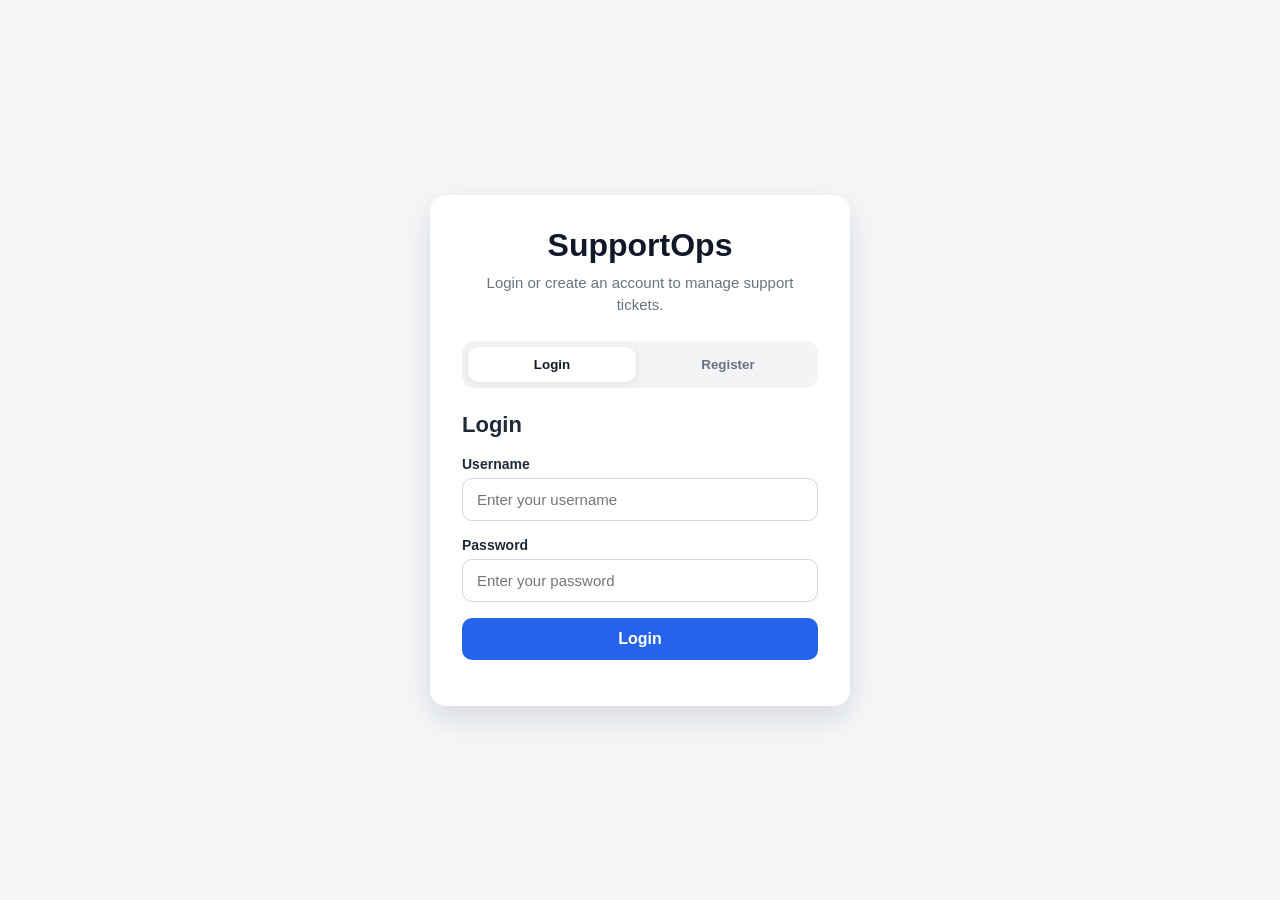
==== edit-ticket.html @ 5840fd35 "Add edit ticket flow" ====
<!DOCTYPE html>
<html lang="en">
<head>
  <meta charset="UTF-8" />
  <meta name="viewport" content="width=device-width, initial-scale=1.0" />

  <title>SupportOps API | Edit Ticket</title>

  <link rel="stylesheet" href="css/styles.css" />
</head>
<body>
  <header class="app-header">
    <div>
      <h1>Edit Support Ticket</h1>
      <p>Update ticket status and details.</p>
    </div>

    <button class="secondary-button" id="logoutButton">Logout</button>
  </header>

  <main class="dashboard-page">
    <section class="dashboard-actions">
      <h2>Edit Ticket</h2>
      <a href="dashboard.html" class="primary-link">Back to Dashboard</a>
    </section>

    <section class="tickets-panel">
      <p id="editMessage"></p>

      <form id="editTicketForm">
        <div class="form-group">
          <label for="subject">Subject</label>
          <input type="text" id="subject" name="subject" required />
        </div>

        <div class="form-group">
          <label for="message">Message</label>
          <textarea id="message" name="message" rows="6" required></textarea>
        </div>

        <div class="form-group">
          <label for="status">Status</label>
          <select id="status" name="status" required>
            <option value="open">Open</option>
            <option value="pending">Pending</option>
            <option value="closed">Closed</option>
          </select>
        </div>

        <button type="submit" class="primary-button">Save Changes</button>
      </form>
    </section>
  </main>

  <script src="js/edit-ticket.js"></script>
</body>
</html>
---- css/styles.css ----
* {
  box-sizing: border-box;
  margin: 0;
  padding: 0;
}

body {
  font-family: Arial, sans-serif;
  background: #f4f6f8;
  color: #1f2937;
}

.auth-page {
  min-height: 100vh;
  display: flex;
  align-items: center;
  justify-content: center;
  padding: 24px;
}

.auth-card {
  width: 100%;
  max-width: 420px;
  background: #ffffff;
  padding: 32px;
  border-radius: 16px;
  box-shadow: 0 12px 30px rgba(15, 23, 42, 0.12);
}

.auth-header {
  text-align: center;
  margin-bottom: 24px;
}

.auth-header h1 {
  font-size: 32px;
  margin-bottom: 8px;
  color: #111827;
}

.auth-header p {
  font-size: 15px;
  color: #6b7280;
  line-height: 1.5;
}

.auth-tabs {
  display: flex;
  gap: 8px;
  margin-bottom: 24px;
  background: #f3f4f6;
  padding: 6px;
  border-radius: 12px;
}

.tab-button {
  flex: 1;
  border: none;
  padding: 10px;
  border-radius: 10px;
  background: transparent;
  color: #6b7280;
  font-weight: 600;
  cursor: pointer;
}

.tab-button.active {
  background: #ffffff;
  color: #111827;
  box-shadow: 0 2px 8px rgba(15, 23, 42, 0.08);
}

.auth-form h2 {
  font-size: 22px;
  margin-bottom: 18px;
}

.form-group {
  margin-bottom: 16px;
}

.form-group label {
  display: block;
  font-size: 14px;
  font-weight: 600;
  margin-bottom: 6px;
}

.form-group input {
  width: 100%;
  padding: 12px 14px;
  border: 1px solid #d1d5db;
  border-radius: 10px;
  font-size: 15px;
}

.form-group input:focus {
  outline: none;
  border-color: #2563eb;
  box-shadow: 0 0 0 3px rgba(37, 99, 235, 0.15);
}

.primary-button {
  width: 100%;
  border: none;
  padding: 12px 16px;
  border-radius: 10px;
  background: #2563eb;
  color: #ffffff;
  font-size: 16px;
  font-weight: 700;
  cursor: pointer;
}

.primary-button:hover {
  background: #1d4ed8;
}

.form-message {
  margin-top: 14px;
  font-size: 14px;
  text-align: center;
}

.hidden {
  display: none;
}

.app-header {
  max-width: 1100px;
  margin: 32px auto 0;
  padding: 24px;
  background: #ffffff;
  border-radius: 16px;
  box-shadow: 0 12px 30px rgba(15, 23, 42, 0.08);
  display: flex;
  align-items: center;
  justify-content: space-between;
  gap: 16px;
}

.app-header h1 {
  font-size: 32px;
  margin-bottom: 6px;
  color: #111827;
}

.app-header p {
  color: #6b7280;
  font-size: 15px;
}

.secondary-button {
  border: 1px solid #d1d5db;
  background: #ffffff;
  color: #111827;
  padding: 10px 16px;
  border-radius: 10px;
  font-weight: 700;
  cursor: pointer;
}

.secondary-button:hover {
  background: #f3f4f6;
}

.dashboard-page {
  max-width: 1100px;
  margin: 24px auto;
  padding: 0 24px 32px;
}

.stats-grid {
  display: grid;
  grid-template-columns: repeat(3, 1fr);
  gap: 18px;
  margin-bottom: 24px;
}

.stat-card {
  background: #ffffff;
  padding: 24px;
  border-radius: 16px;
  box-shadow: 0 12px 30px rgba(15, 23, 42, 0.08);
}

.stat-card span {
  display: block;
  color: #6b7280;
  font-size: 14px;
  margin-bottom: 10px;
}

.stat-card strong {
  font-size: 34px;
  color: #111827;
}

.dashboard-actions {
  background: #ffffff;
  padding: 20px 24px;
  border-radius: 16px;
  box-shadow: 0 12px 30px rgba(15, 23, 42, 0.08);
  display: flex;
  align-items: center;
  justify-content: space-between;
  margin-bottom: 18px;
}

.dashboard-actions h2 {
  font-size: 24px;
}

.primary-link {
  display: inline-block;
  text-decoration: none;
  background: #2563eb;
  color: #ffffff;
  padding: 10px 16px;
  border-radius: 10px;
  font-weight: 700;
}

.primary-link:hover {
  background: #1d4ed8;
}

.tickets-panel {
  background: #ffffff;
  padding: 24px;
  border-radius: 16px;
  box-shadow: 0 12px 30px rgba(15, 23, 42, 0.08);
}

.tickets-list {
  display: grid;
  gap: 14px;
}

@media (max-width: 768px) {
  .app-header {
    flex-direction: column;
    align-items: flex-start;
  }

  .stats-grid {
    grid-template-columns: 1fr;
  }

  .dashboard-actions {
    flex-direction: column;
    align-items: flex-start;
    gap: 12px;
  }
}

.ticket-card {
  border: 1px solid #e5e7eb;
  border-radius: 14px;
  padding: 18px;
  background: #ffffff;
  display: flex;
  justify-content: space-between;
  gap: 16px;
}

.ticket-card h3 {
  font-size: 18px;
  margin-bottom: 8px;
  color: #111827;
}

.ticket-card p {
  color: #6b7280;
  line-height: 1.5;
}

.ticket-meta {
  display: flex;
  align-items: flex-start;
  gap: 8px;
  flex-wrap: wrap;
}

.ticket-meta span {
  background: #eef2ff;
  color: #3730a3;
  padding: 6px 10px;
  border-radius: 999px;
  font-size: 13px;
  font-weight: 700;
}

@media (max-width: 768px) {
  .ticket-card {
    flex-direction: column;
  }
}

.secondary-link {
  display: inline-block;
  text-decoration: none;
  border: 1px solid #d1d5db;
  background: #ffffff;
  color: #111827;
  padding: 10px 16px;
  border-radius: 10px;
  font-weight: 700;
}

.secondary-link:hover {
  background: #f3f4f6;
}

.form-page {
  max-width: 760px;
  margin: 24px auto;
  padding: 0 24px 32px;
}

.form-card {
  background: #ffffff;
  padding: 28px;
  border-radius: 16px;
  box-shadow: 0 12px 30px rgba(15, 23, 42, 0.08);
}

.form-group textarea {
  width: 100%;
  padding: 12px 14px;
  border: 1px solid #d1d5db;
  border-radius: 10px;
  font-size: 15px;
  font-family: Arial, sans-serif;
  resize: vertical;
}

.form-group textarea:focus {
  outline: none;
  border-color: #2563eb;
  box-shadow: 0 0 0 3px rgba(37, 99, 235, 0.15);
}
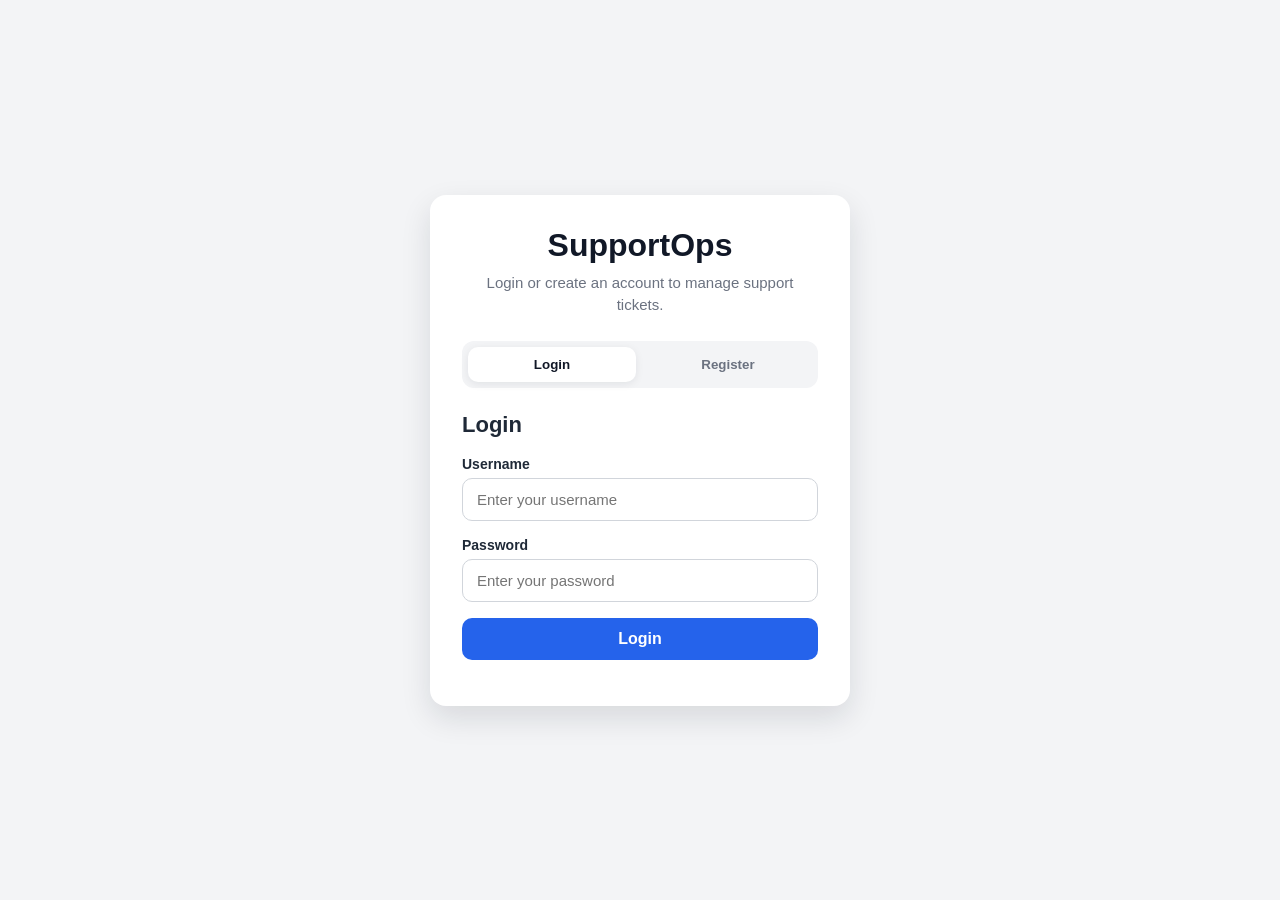
==== commit fc130d63: "Polish frontend UI and ticket badges" ====
--- a/edit-ticket.html
+++ b/edit-ticket.html
@@ -21,34 +21,39 @@
   <main class="dashboard-page">
     <section class="dashboard-actions">
       <h2>Edit Ticket</h2>
-      <a href="dashboard.html" class="primary-link">Back to Dashboard</a>
+
+      <div>
+        <a href="dashboard.html" class="primary-link">Back to Dashboard</a>
+      </div>
     </section>
 
     <section class="tickets-panel">
-      <p id="editMessage"></p>
+      <div class="form-card">
+        <p id="editMessage" class="message"></p>
 
-      <form id="editTicketForm">
-        <div class="form-group">
-          <label for="subject">Subject</label>
-          <input type="text" id="subject" name="subject" required />
-        </div>
+        <form id="editTicketForm">
+          <div class="form-group">
+            <label for="subject">Subject</label>
+            <input type="text" id="subject" name="subject" required />
+          </div>
 
-        <div class="form-group">
-          <label for="message">Message</label>
-          <textarea id="message" name="message" rows="6" required></textarea>
-        </div>
+          <div class="form-group">
+            <label for="message">Message</label>
+            <textarea id="message" name="message" rows="6" required></textarea>
+          </div>
 
-        <div class="form-group">
-          <label for="status">Status</label>
-          <select id="status" name="status" required>
-            <option value="open">Open</option>
-            <option value="pending">Pending</option>
-            <option value="closed">Closed</option>
-          </select>
-        </div>
+          <div class="form-group">
+            <label for="status">Status</label>
+            <select id="status" name="status" required>
+              <option value="open">Open</option>
+              <option value="pending">Pending</option>
+              <option value="closed">Closed</option>
+            </select>
+          </div>
 
-        <button type="submit" class="primary-button">Save Changes</button>
-      </form>
+          <button type="submit" class="primary-button">Save Changes</button>
+        </form>
+      </div>
     </section>
   </main>
 
--- a/css/styles.css
+++ b/css/styles.css
@@ -342,3 +342,185 @@
 }
 
 
+/* =========================
+   Ticket Badges
+========================= */
+
+.badge {
+  display: inline-block;
+  padding: 4px 10px;
+  border-radius: 999px;
+  font-size: 0.8rem;
+  font-weight: 600;
+  text-transform: capitalize;
+}
+
+/* Status badges */
+.badge-open {
+  background-color: #e7f0ff;
+  color: #1d4ed8;
+}
+
+.badge-pending {
+  background-color: #fff7ed;
+  color: #c2410c;
+}
+
+.badge-closed {
+  background-color: #ecfdf5;
+  color: #047857;
+}
+
+/* Priority badges */
+.badge-low {
+  background-color: #f0fdf4;
+  color: #15803d;
+}
+
+.badge-medium {
+  background-color: #fefce8;
+  color: #a16207;
+}
+
+.badge-high {
+  background-color: #fef2f2;
+  color: #b91c1c;
+}
+
+.ticket-meta {
+  display: flex;
+  flex-wrap: wrap;
+  gap: 8px;
+  margin: 12px 0;
+}
+
+/* =========================
+   Improved Ticket Cards
+========================= */
+
+.ticket-card {
+  background: #ffffff;
+  border: 1px solid #e5e7eb;
+  border-radius: 16px;
+  padding: 20px;
+  margin-bottom: 16px;
+  box-shadow: 0 8px 20px rgba(15, 23, 42, 0.06);
+  transition: transform 0.2s ease, box-shadow 0.2s ease;
+}
+
+.ticket-card:hover {
+  transform: translateY(-2px);
+  box-shadow: 0 12px 28px rgba(15, 23, 42, 0.1);
+}
+
+.ticket-card h3 {
+  margin-bottom: 8px;
+  color: #111827;
+}
+
+.ticket-card p {
+  color: #4b5563;
+  line-height: 1.5;
+}
+
+.ticket-link {
+  display: inline-block;
+  margin-top: 12px;
+  color: #2563eb;
+  font-weight: 600;
+  text-decoration: none;
+}
+
+.ticket-link:hover {
+  text-decoration: underline;
+}
+
+/* =========================
+   Ticket Detail Page
+========================= */
+
+.detail-section {
+  background: #ffffff;
+  border: 1px solid #e5e7eb;
+  border-radius: 16px;
+  padding: 24px;
+  margin-bottom: 20px;
+  box-shadow: 0 8px 20px rgba(15, 23, 42, 0.06);
+}
+
+.detail-section h2 {
+  margin-bottom: 12px;
+  color: #111827;
+}
+
+.detail-section p {
+  color: #374151;
+  line-height: 1.6;
+}
+
+/* =========================
+   Messages / Alerts
+========================= */
+
+.message {
+  margin: 16px 0;
+  padding: 14px 16px;
+  border-radius: 12px;
+  background: #f9fafb;
+  border: 1px solid #e5e7eb;
+  color: #374151;
+  font-weight: 500;
+}
+
+.message:empty {
+  display: none;
+}
+
+/* =========================
+   Suggested Reply
+========================= */
+
+#suggestedReply {
+  background: #ffffff;
+  border-left: 5px solid #2563eb;
+  border-radius: 14px;
+  padding: 20px;
+  color: #111827;
+  line-height: 1.6;
+  box-shadow: 0 8px 20px rgba(15, 23, 42, 0.06);
+}
+
+#suggestedReply p {
+  margin: 0;
+}
+
+/* =========================
+   Page Layout Polish
+========================= */
+
+body {
+  background: #f3f4f6;
+}
+
+.app-header,
+.dashboard-page {
+  max-width: 1320px;
+  margin-left: auto;
+  margin-right: auto;
+}
+
+.app-header {
+  margin-top: 24px;
+}
+
+.dashboard-page {
+  padding-bottom: 40px;
+}
+
+.dashboard-actions,
+.tickets-panel {
+  margin-left: 24px;
+  margin-right: 24px;
+}
+
+
